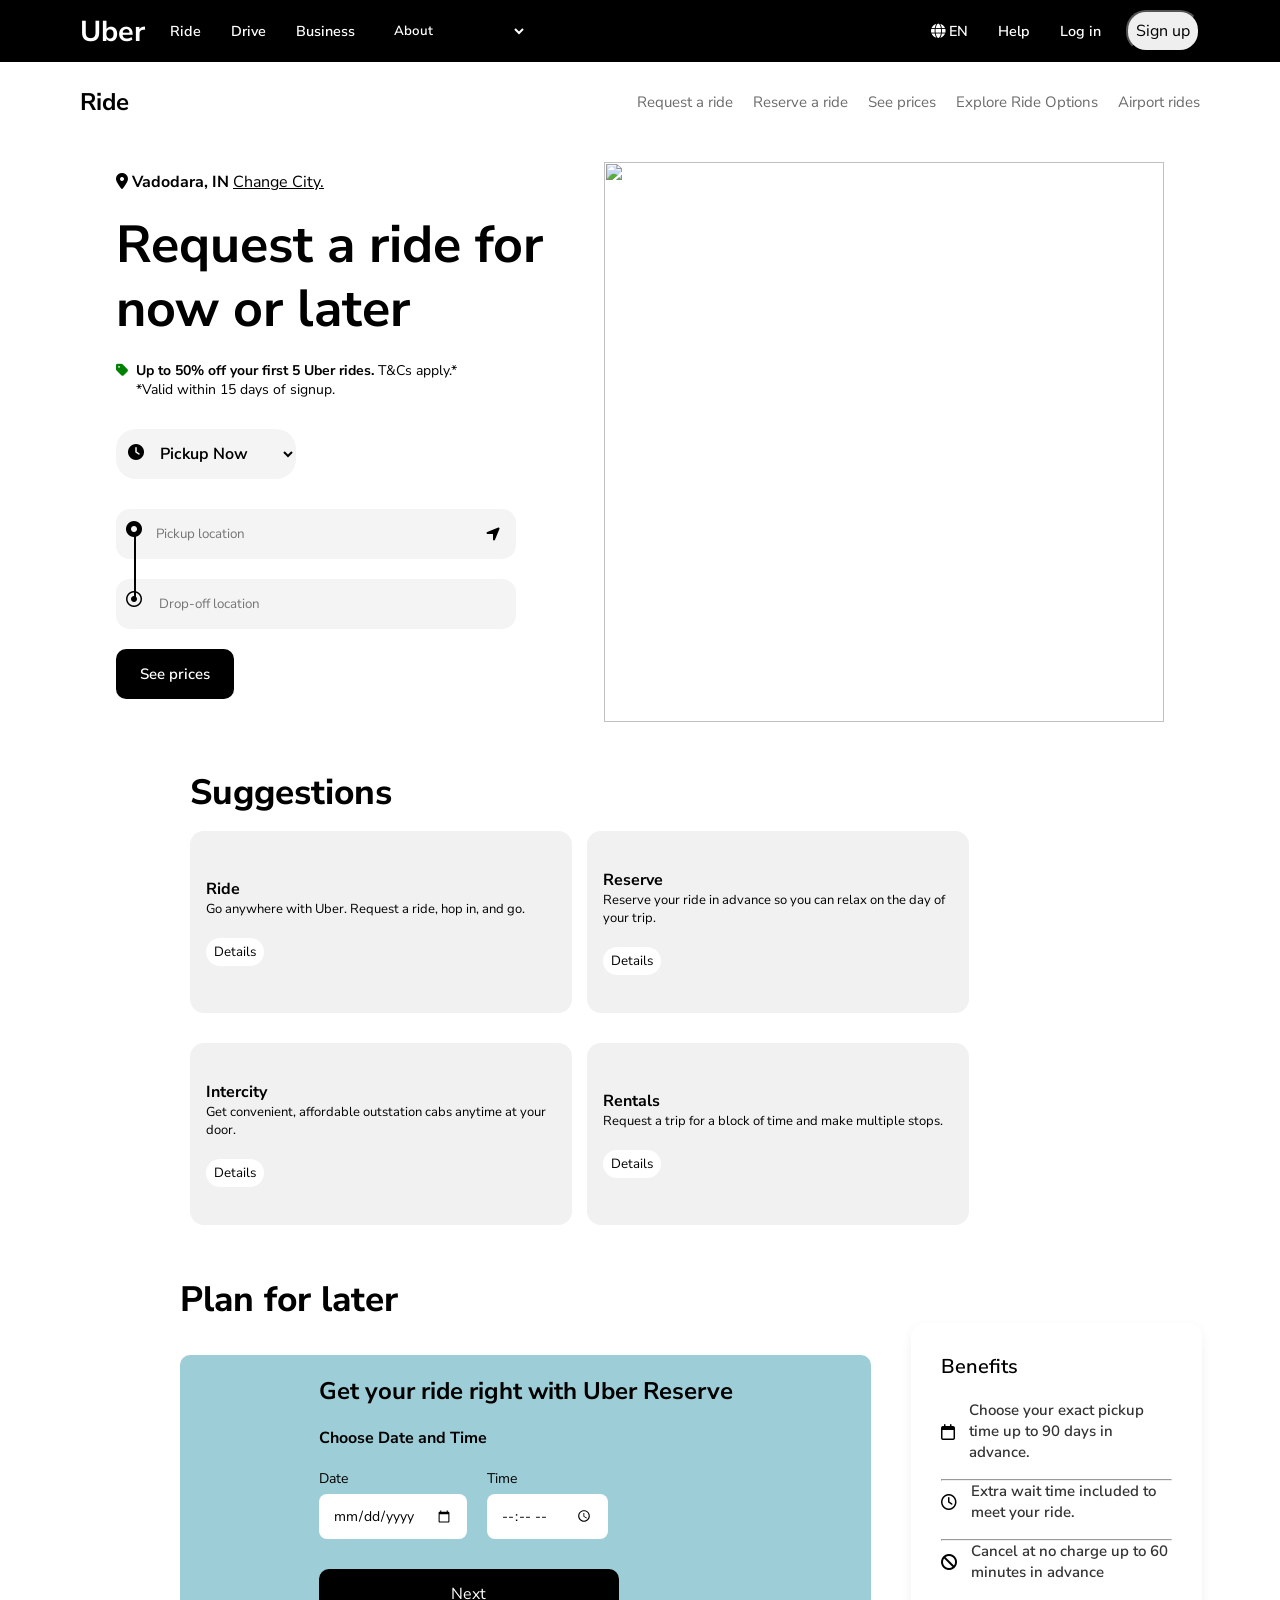
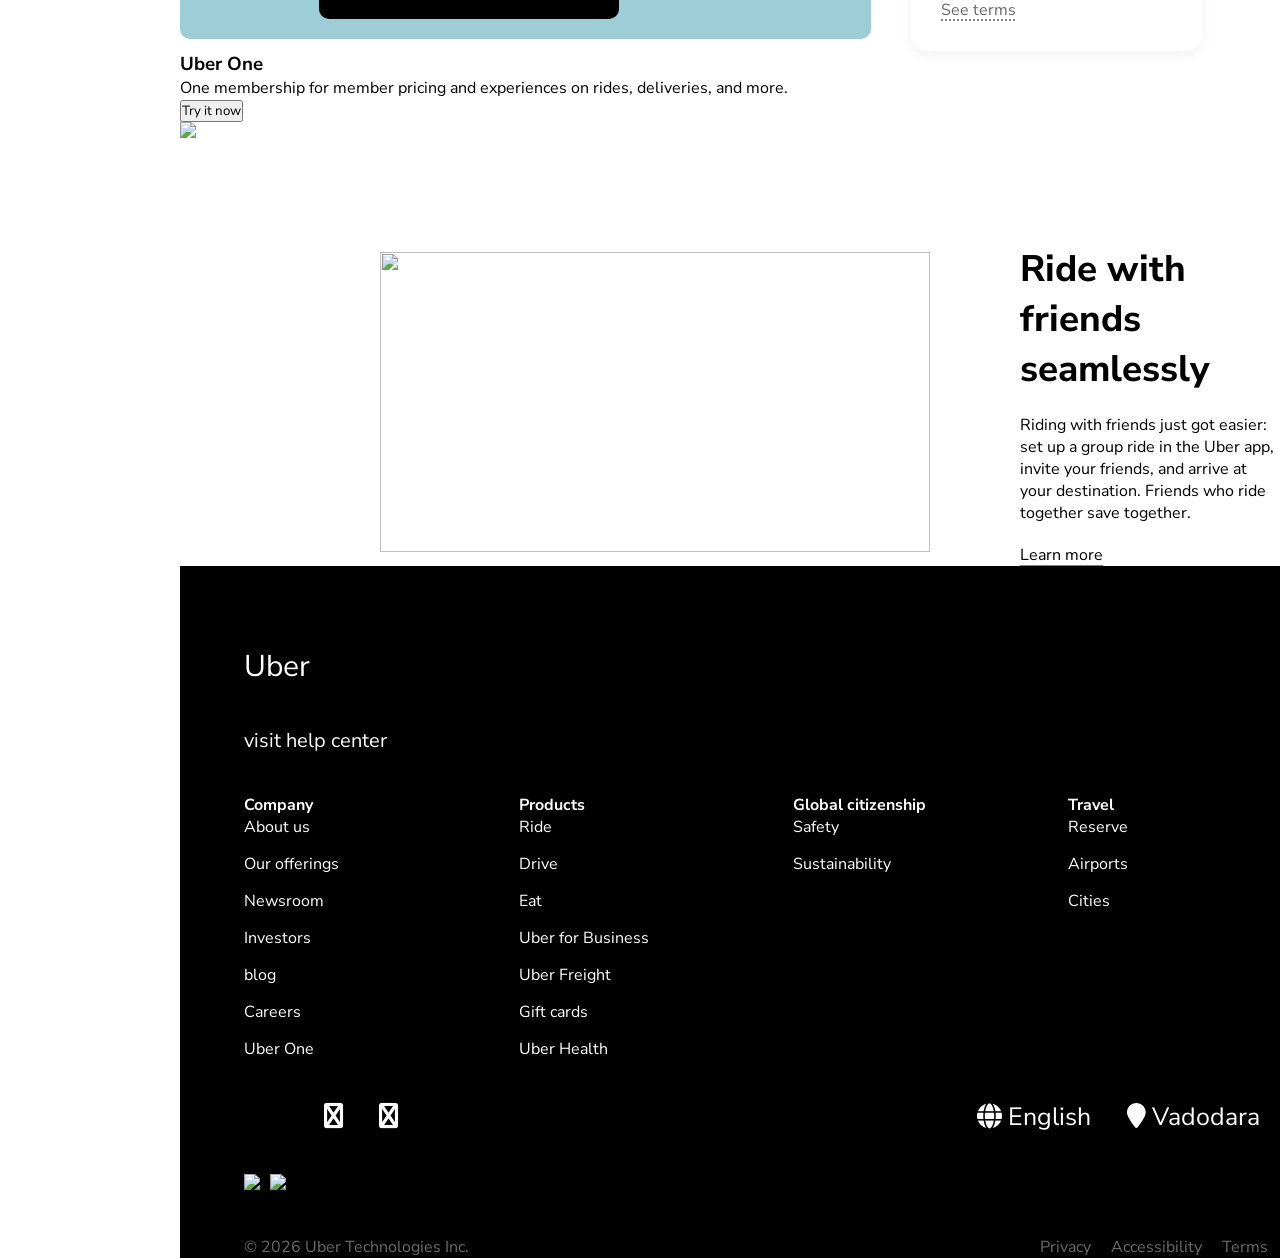
==== index.html @ d16fc316 "HELLO" ====
<!DOCTYPE html>
<html lang="en">
<head>
  <meta charset="UTF-8">
  <meta name="viewport" content="width=device-width>, initial-scale=1.0">
  <title>Document</title>
  <link rel="stylesheet" href="uber.css">
  <link rel="stylesheet" href="https://cdnjs.cloudflare.com/ajax/libs/font-awesome/6.5.1/css/all.min.css">
</head>
<body>
  <header>
<div id="header-left">
  <h1>
Uber
  </h1>
  <ul>
    <li><a href="">Ride</a></li>
    <li><a href="">Drive</a></li>
    <li><a href="">Business</a></li>
    </ul>
    <div class="select"><select class="more-select"><div class="options">
      <option>About</option>
      <option>About us</option>
      <option>Our offerings</option>
      <option>How Uber works</option>
      <option>Sustainability</option>
      <option>Explore</option>
      <option>Newsroom</option>
      <option>Investor relations</option>
      <option>Autonomous</option>
      <option>Blog</option>
      <option>Careers</option>
    </div></select></div></div>
  <div id="header-right">
    <ul>
      <li><a href=""><span><i class="fa-solid fa-globe"></i></span> EN</a></li>
      <li><a href="">Help</a></li>
      <li><a href="">Log in</a></li>
    </ul>
    <button>Sign up</button>
  </div>
  </header>
  <nav>
    <h1>Ride</h1>
    <ul>
      <li><a href="">Request a ride</a></li>
       <li><a href="">Reserve a ride</a></li>
        <li><a href="">See prices</a></li>
        <li><a href="">Explore Ride Options</a></li>
         <li><a href="">Airport rides</a></li>
    </ul>
  </nav>
  <section id="hero-section">
    <div id="hero-section-left" class="hero-box">
      <p><span><i class="fa-solid fa-location-dot"></i></span><span>  </span><b>Vadodara, IN</b>
        <span><a href=""> Change City.</a></span>
      </p>
      <h1>Request a ride for now or later</h1>
      <pre style="font-size: 14px;"><span style="color:green;"><i class="fa-solid fa-tag"></i></span><b>  Up to 50% off your first 5 Uber rides.</b> T&Cs apply.*<br>     *Valid within 15 days of signup.</pre>
        <div class="pick-select">
          <div class="pickup-hero-select">
          <span class="clock"><i class="fa-solid fa-clock"></i></span>
          <select class="pickup-select">
            <option><span class="clock"><i class="fa-solid fa-clock"></i></span>Pickup Now</option>
            <option>Schedule later</option>
          </select>
        </div>
      </div>
        <div class="hero-location">
          <div class="pickup-hero">
      <span class="pickup-sp"><i class="fa-solid fa-circle-dot"></i></span>
      <input type="text" placeholder="Pickup location"><span class="pickup-arrow"><i class="fa-solid fa-location-arrow"></i></span>
    </div>
      <div class="mid-hero">
      </div>
      <div class="dropoff-hero">
        <span class="dropoff-sp"><i class="fa-regular fa-circle-dot"></i></span>
     <input type="text" placeholder=" Drop-off location">
      </div>
  </div>
   
    <div>
    <button class="primary-button btn">See prices</button>
    </div>
    </div>
   
    <div id = "hero-section-right">
      <img src="https://cn-geo1.uber.com/image-proc/crop/resizecrop/udam/format=auto/width=1344/height=1344/srcb64=aHR0cHM6Ly90Yi1zdGF0aWMudWJlci5jb20vcHJvZC91ZGFtLWFzc2V0cy80MmEyOTE0Ny1lMDQzLTQyZjktODU0NC1lY2ZmZmUwNTMyZTkucG5n"alt="" height="560px" width="560px" >
    </div>
  </section>
  <section id="sug-section">
        <h1>Suggestions</h1>

        <div id="sub-super-box">

        <div class="sug-box">
          <div>
            <h4>Ride</h4>
            <p>Go anywhere with Uber. Request a ride, hop in, and go.</p>
            <button>Details</button>
            </div>
            <div><img src="https://mobile-content.uber.com/launch-experience/top_bar_rides_3d.png" alt=""></div>
        </div>
        <div class="sug-box">
          <div>
            <h4>Reserve</h4>
            <p>Reserve your ride in advance so you can relax on the day of your trip.</p>
            <button>Details</button>
          </div>
            <div><img src="https://mobile-content.uber.com/uber_reserve/reserve_clock.png" alt=""></div>
        </div>
        <div class="sug-box">
            <div>
              <h4>Intercity</h4>
            <p>Get convenient, affordable outstation cabs anytime at your door.</p>
            <button>Details</button>
            </div>
            <div><img src="https://mobile-content.uber.com/launch-experience/intercity.png" alt=""></div>
        </div>
        <div class="sug-box">
          <div>
            <h4>Rentals</h4>
            <p>Request a trip for a block of time and make multiple stops.</p>
            <button>Details</button>
          </div>
            <div><img src="https://mobile-content.uber.com/launch-experience/Hourly2021.png" alt=""></div>
        </div>
        </div>
        </div>
    </section>
    <section id="plan-section">
      <div id="plan-main">
        <h1>Plan for later</h1>
        <div class="bottom-main-plan">
        <div class="left-plan">
          <div class="left-sub-plan">
            <h1>Get your ride right with Uber Reserve</h1>
            <h4>Choose Date and Time</h4>
            <div class="timing">
            <div class="input-box">
              <label>Date</label>
              <input type="date">
              </div>
              <div class="input-box">
                <label>Time</label>
                <input type="time">
              </div>
              </div>
              <button class="next-btn">Next</button>
          </div>
          <div class="right-sub-plan">
            <img src="https://tb-static.uber.com/prod/udam-assets/5152cc71-a5b0-4fbd-aeb8-bee896efcd48.png" alt="">
          </div>
        </div>
        <div class="right-plan">
          <h3>Benefits</h3>
          <div class="plan-benefits">
            <i class="fa-regular fa-calendar"></i>
            <p>Choose your exact pickup time up to 90 days in advance.</p>
            <br>
          </div><hr>
          <div class="plan-benefits">
            <i class="fa-regular fa-clock"></i>
            <p>Extra wait time included to meet your ride.</p>
            <br>
          </div><hr>
          <div class="plan-benefits">
            <i class="fa-solid fa-ban"></i>
            <p>Cancel at no charge up to 60 minutes in advance</p>
          </div>
          <a href="#">See terms</a>
        </div>
      </div>
      <section id = "uber_one">
        <div id="uber_one-left">
          <h1><b>Uber One</b></h1>
          <p>One membership for member pricing and experiences on rides, deliveries, and more.</p>
          <button>Try it now</button>
        </div>
        <div id="uber_one-right">
          <img src="https://cn-geo1.uber.com/image-proc/crop/resizecrop/udam/format=auto/width=1152/height=768/srcb64=aHR0cHM6Ly90Yi1zdGF0aWMudWJlci5jb20vcHJvZC91ZGFtLWFzc2V0cy9jNjQyNWRmNC0zMTkwLTRmZTEtODY2Ni02YTVhZjJjMGEwNDkucG5n">
        </div>
    </section>
    <section id="content-section">
      <div id="img-content-left">
        <img src = "https://cn-geo1.uber.com/image-proc/crop/resizecrop/udam/format=auto/width=1152/height=648/srcb64=aHR0cHM6Ly90Yi1zdGF0aWMudWJlci5jb20vcHJvZC91ZGFtLWFzc2V0cy9mNzdhYTM4MC1hMzc4LTQ3YmYtOGI4OC1hYWJhMTU4N2VmZGQucG5n" alt="" height="300px" width="550px">
      </div>
      <div id="content-right">
        <h1>Ride with friends seamlessly</h1>
        <p>Riding with friends just got easier: set up a group ride in the Uber app, invite your friends, and arrive at your destination. Friends who ride together save together.</p>
        <a href="#">Learn more</a>
      </div>
    </section>
    <footer>
        <div class="main-footer">
            <div id="footer-logo">
                <div>
                    <p>Uber</p>
                </div>
                <a href="">visit help center</a>
            </div>
            <div id="footer-nav">
                <div class="footer-nav-box">
                    <h4>Company</h4>
                    <ul>
                        <li><a href="">About us</a></li>
                        <li><a href="">Our offerings</a></li>
                        <li><a href="">Newsroom</a></li>
                        <li><a href="">Investors</a></li>
                        <li><a href="">blog</a></li>
                        <li><a href="">Careers</a></li>
                        <li><a href="">Uber One</a></li>
                    </ul>
                </div>
                <div class="footer-nav-box">
                    <h4>Products</h4>
                    <ul>
                        <li><a href="">Ride</a></li>
                        <li><a href="">Drive</a></li>
                        <li><a href="">Eat</a></li>
                        <li><a href="">Uber for Business</a></li>
                        <li><a href="">Uber Freight</a></li>
                        <li><a href="">Gift cards</a></li>
                        <li><a href="">Uber Health</a></li>
                    </ul>
                </div>
                <div class="footer-nav-box">
                    <h4>Global citizenship</h4>
                    <ul>
                        <li><a href="">Safety</a></li>
                        <li><a href="">Sustainability</a></li>
                    </ul>
                </div>
                <div class="footer-nav-box">
                    <h4>Travel</h4>
                    <ul>
                        <li><a href="">Reserve</a></li>
                        <li><a href="">Airports</a></li>
                        <li><a href="">Cities</a></li>
                    </ul>
                </div>
            </div>
            <div id="footer-so">
                <div>
                    <ul>
                        <li><a href=""><i class="fa fa-linkedin-square" aria-hidden="true"></i> </a></li>
                        <li><a href=""><i class="fa fa-youtube-play" aria-hidden="true"></i> </a></li>
                        <li><a href=""><i class="fa fa-instagram" aria-hidden="true"></i> </a></li>
                        <li><a href=""><i class="fa fa-twitter-square" aria-hidden="true"></i></a></li>
                    </ul>
                </div>
                <div>
                    <ul>
                        <li><a href=""><i class="fa fa-globe" aria-hidden="true"></i> English</a></li>
                        <li><a href=""><i class="fa fa-map-marker" aria-hidden="true"></i> Vadodara</a></li>
                    </ul>
                </div>
            </div>
            <div id="footer-app">
                <div>
                    <img src="https://tb-static.uber.com/prod/udam-assets/07335cd8-47d5-51a0-a07b-125195eb4cea.svg">
                </div>
                <div>
                    <img src="https://tb-static.uber.com/prod/udam-assets/e723f2d5-90c4-5d3b-ad4d-c36fa5597879.svg">
                </div>
            </div>
            <div id="footer-priv">
                <p>
                    © 2026 Uber Technologies Inc.
                </p>
                <ul>
                    <li><a href="">Privacy</a></li>
                    <li><a href="">Accessibility</a></li>
                    <li><a href="">Terms</a></li>
                </ul>
            </div>
        </div>
     
    </footer>
</body>
</html>
<!-- trigger github pages -->
---- uber.css ----
@import url('https://fonts.googleapis.com/css2?family=Nunito+Sans:ital,opsz,wght@0,6..12,200..1000;1,6..12,200..1000&family=Poppins:ital,wght@0,100;0,200;0,300;0,400;0,500;0,600;0,700;0,800;0,900;1,100;1,200;1,300;1,400;1,500;1,600;1,700;1,800;1,900&display=swap');
*{
    margin:0px;
    padding: 0px;
    font-family: "Nunito Sans", sans-serif;
}
header{
    width:100vw;
    background-color:black;
    display:flex;
    justify-content:space-between;
    padding:10px 0px;
    position:sticky;
    top:0px;
    z-index:1;
    font-size: 0.9rem;
}
#header{
    display:flex;
    align-items:center;
    justify-content:center;
    gap:20px;

}
header>div>ul{
    display: flex;
    gap: 20px;
}
header>div>ul>li{
    list-style: none;

}
header>div>ul>li>a{
    text-decoration: none;
    padding: 5px;
    border-radius: 20px;
    color: #ffffff;
    font-weight: 600;
}
header>div>ul>li>a:hover{
    background-color: #333;
    transition: .5s ease;
    padding: 5px 10px;
}
select{
    text-decoration: none;
    padding: 5px 10px;
    border-radius: 20px;
    color: #ffffff;
    background-color: #000000;
    border: none;
    font-weight: 600;
}
select:hover{
    background-color: #333;
    transition: .5s ease;
    padding: 5px 10px;
}
.options{
    background-color: white;
    color: gray;
    box-shadow: #686868;

}
.options:hover{
    color: black;
    transition: .5s ease;
}

#header-left>h1{
    color: #ffffff;
}
#header-left{
    display: flex;
    align-items: center;
    justify-content: center;
    gap: 20px;
    margin-left: 80px;
}
#header-left>ul{
    display: flex;
    gap: 20px;

}
#header-right{
    display: flex;
    align-items: center;
    justify-content: center;
    gap:20px;
    margin-right: 80px;
}
#header-right>button{
    padding: 8px;
    border-radius: 20px;
    font-weight: 400;
    font-size: 1rem;
}
#header-right>button:hover{
    background-color: rgb(247, 247, 247,0.8);
    transition: .3s ease;
}
nav{
    display: flex;
    justify-content: space-between;
    padding: 10px 0px;
    height: 60px;
    align-items: center;
}
nav>h1{
    margin-left: 80px;
    font-size: 1.5rem;
}
nav>h1:hover{
    background-color: #dcdcdc;
    border-radius: 50%;
    padding: 8px 0px;
}
nav>ul{
    display: flex;
    gap: 20px;
    margin-right: 80px;
}

nav>ul>li{
    list-style: none;
}
nav>ul>li>a{
    text-decoration: none;
    color: #6B6B6B;
    font-size: 15px;
}
nav>ul>li>a:hover{
    color: #000000;
    transition: .4s ease;
}
#hero-section{
    display: flex;
    justify-content: space-between;
    width: 100vw;
    justify-content: center;
    gap: 40px;
    align-items: center;
}
.hero-box{
    width: 35%;
}
#hero-section-left{
    display: flex;
    flex-direction: column;
    gap: 20px;
}
#hero-section-left>div>div>select{
    width: 180px;
    height: 50px;
    padding-right:10px;
    padding-left: 40px;
    border-radius: 20px;
    border-style:none;
    margin-top: 10px;
    background-color:#f5f4f4;
    color: #000000;
    font-weight: 650;
    font-size: 1rem;
    border: none;
    align-items: center;
    justify-content: center;
}
#hero-section-left>div>div>select:hover{
    background-color:#e1e1e1;
    transition: .3s ease;
}
.pickup-hero-select{
    position: relative;
    top: 0px;
}
.clock{
    position: absolute;
    top: 22.5px;
    left: 12px;
    color: #000000;
}
#hero-section-left>div>div>input{
    width: 350px;
    height: 50px;
    padding-right:10px;
    padding-left: 40px;
    border-radius: 14px;
    border-style:none;
    margin-top: 10px;
    background-color:#f5f4f4;
}
.hero-location{
  position:relative;
  top:0px;
  display: flex;
  flex-direction: column;
  gap: 10px; 
}
.mid-hero{
  width:0px;
  height:65px;
  border-left:2px solid black;
  position:absolute;
  top:35px;
  left:18px;
  z-index:1;
}
.pickup-hero,.dropoff-hero{
  position:relative;
  top:0px;
}
.pickup-sp,.dropoff-sp{
  position:absolute;
  top:20px;
  left:10px;
}
.pickup-arrow{
    position:absolute;
    top:25px;
    left: 370px;
}
.btn{
    padding: 8px 24px;
    border-radius: 10px;
    border-style: none;
    font-weight: 600;
    font-size: 15px;
    margin-right: 10px;
    height: 50px;
}
.primary-button{
    background-color: #000000;
    color: #ffffff;
}
.primary-button:hover{
    background-color: #333333;
    transition: .3s ease;
}
#hero-section>div>p>span>a{
    color: #000000;
}
#hero-section>div>p>span>a:hover{
    background-color: #6B6B6B;
    border-radius:20px;
}
#hero-section>div>h1{
    font-size: 3.25rem;
    font-weight: 700;
    line-height: 64px;
}
#hero-section-right{
    margin-top: 20px;
}
#sug-section{
    margin-top: 40px;
    margin-left: 150px;
}
#sug-section>h1{
    margin-left: 40px;
    font-weight: 750;
    font-size: 2.2rem;
}
#sug-section>div{
  width:80vw;
  margin-left: 40px;
}
.sug-box{
  width:350px;
  height:150px;
  background-color:rgb(241, 241, 241);
  display:flex;
  padding:16px;
  justify-content:space-between;
  align-items:center;
  border-radius:14px;
  margin-top: 15px;
}
#sub-super-box{
  display:flex;
  flex-wrap:wrap;
  gap:15px;
}
.sug-box>div>h4{
  font-size:1;
}
.sug-box>div>p{
    font-size: 13px;
}
.sug-box>div>img{
    width: 120px;
    height:auto;
}
.sug-box>div>button{
    padding: 5px 8px;
    border-style: none;
    background-color: white;
    border-radius: 20px;
    margin-top: 20px;
}
.sug-box>div>button:hover{
    background-color: #f3f3f3;
    transition: .3s ease;
}
#plan-section{
    margin-top: 50px;
    margin-left: 180px;
}
#plan-main{
    width:90vw;
    margin:auto;
}
#plan-main>h1{
    font-weight: 750;
    font-size: 2.2rem;
}
.bottom-main-plan{
    display:flex;
    align-items:center;
    gap:40px;
}
.left-plan{
    display:flex;
    width:60%;
    background-color:#9dcdd6;
    border-radius:10px;
    margin-top: 20px;
}
.left-sub-plan{
    margin:auto;
    padding:20px;
    display:flex;
    flex-direction:column;
    gap:20px;
}
.timing{
    display:flex;
    gap:20px;
}
.input-box{
    display:flex;
    flex-direction:column;
    gap:6px;
}
.input-box label{
    font-size:14px;
    color:#000;
}
.input-box input{
    padding:12px 14px;
    border-radius:8px;
    border:none;
    font-size:14px;
}
.next-btn{
    margin-top:10px;
    padding:14px;
    width:300px;
    border-radius:10px;
    background:#000;
    color:#fff;
    font-size:16px;
    border:none;
}
.next-btn:hover{
    background:#111;
}
.right-plan {
  width: 20%;
  height: 50%;
  background: #fff;
  border-radius: 14px;
  padding: 30px;
  box-shadow: 0 4px 12px rgba(0, 0, 0, 0.06);
}

.right-plan h3 {
  font-size: 20px;
  font-weight: 600;
  margin-bottom: 20px;
  color: #000;
}

.plan-benefits {
  display: flex;
  gap: 14px;
  margin-bottom: 16px;
  justify-content: center;
  align-items: center;
}
.plan-benefits p{
  font-size: 15px;
  line-height: 1.4;
  color: #333;
  font-weight: 600;
}

.right-plan a {
  font-size: 16px;
  color: #686868;
  text-decoration: underline dotted;
  text-underline-offset: 5px;
}
#content-section{
    margin-top: 100px;
    margin-left: 200px;
    display: flex;
    width: 70vw;
    justify-content: center;
    gap: 40px;
    align-items: center;
    justify-content: space-around;
    gap: 90px;
}
#content-section>div>h1{
    margin-bottom: 20px;
    font-size: 2.3rem;
    font-weight: 750;
}
#content-section>div>p{
    margin-bottom: 20px;
}
#content-section>div>a{
    color: #000000;
    text-decoration: none;
    text-decoration: underline gray;
    text-underline-offset: 5px;
}
#content-section>div>a:hover{
    text-decoration: underline #000000;
    transition: .4s ease-in-out;
}
footer{
    background-color: #000000;
    display: flex;
    justify-content: center;
}
.main-footer{
    width:80vw;
    display: flex;
    flex-direction: column;
    margin-top: 80px;
    gap: 40px;
}
#footer-logo{
    display:flex;
    flex-direction: column;
    gap:40px;
}
#footer-logo p{
    color: #ffffff;
    font-weight:400px;
    font-size: 30px;
}
#footer-logo a{
    text-decoration: none;
    color: #ffffff;
    font-size: 20px;

}
#footer-nav{
    display:flex;
    justify-content: space-between;
    flex-wrap: wrap;
    gap:40px;
    width: 80vw;
}
.footer-nav-box{
    width: 200px;
    gap:15px;
}
#footer-nav a{
    text-decoration: none;
    color:#ffffff;
}
#footer-nav a:hover{
    color: #dcdcdc;
    transition: a .3s ease;
}
#footer-nav ul>li{
    list-style: none;
}
#footer-nav ul{
    display: flex;
    flex-direction:column ;
    gap: 15px;
}
#footer-so {
    display: flex;
    justify-content: space-between;
    font-size: 15px;
}
#footer-so ul{
    display: flex;
    gap:20px;
}
#footer-so a{
    text-decoration: none;
    color: #ffffff;
    font-size: 25px;
    padding: 5px 8px;
    border-radius: 10px;
}
#footer-so a:hover{
    background-color: #6b6b6b53;
    
}
.footer-nav-box h4{
    color: #ffffff;
    flex-direction: column;
    gap:15px;
}
#footer-app{
    display: flex;
    gap:10px;
}
#footer-app img{
    width: 200px;
}

#footer-priv{
    display: flex;
    justify-content: space-between;
}
#footer-priv p{
    color: #6B6B6B;
}
#footer-priv ul{
    display: flex;
    gap: 20px;
}
#footer-priv  a{
    text-decoration: none;
    color: #6B6B6B;
}

#footer-priv a:hover{
    color: white;
    transition: .3s ease;
}
@media screen and (max-width:1134px){
    #header-left>ul{
        display: none;
    }
    #header-right>ul{
        display: none;
    }
    nav>ul{
        display: none;
    }
    #hero-section-left>img{
        display: none;
    }

    #hero-section{
        flex-direction: column;
    }
}
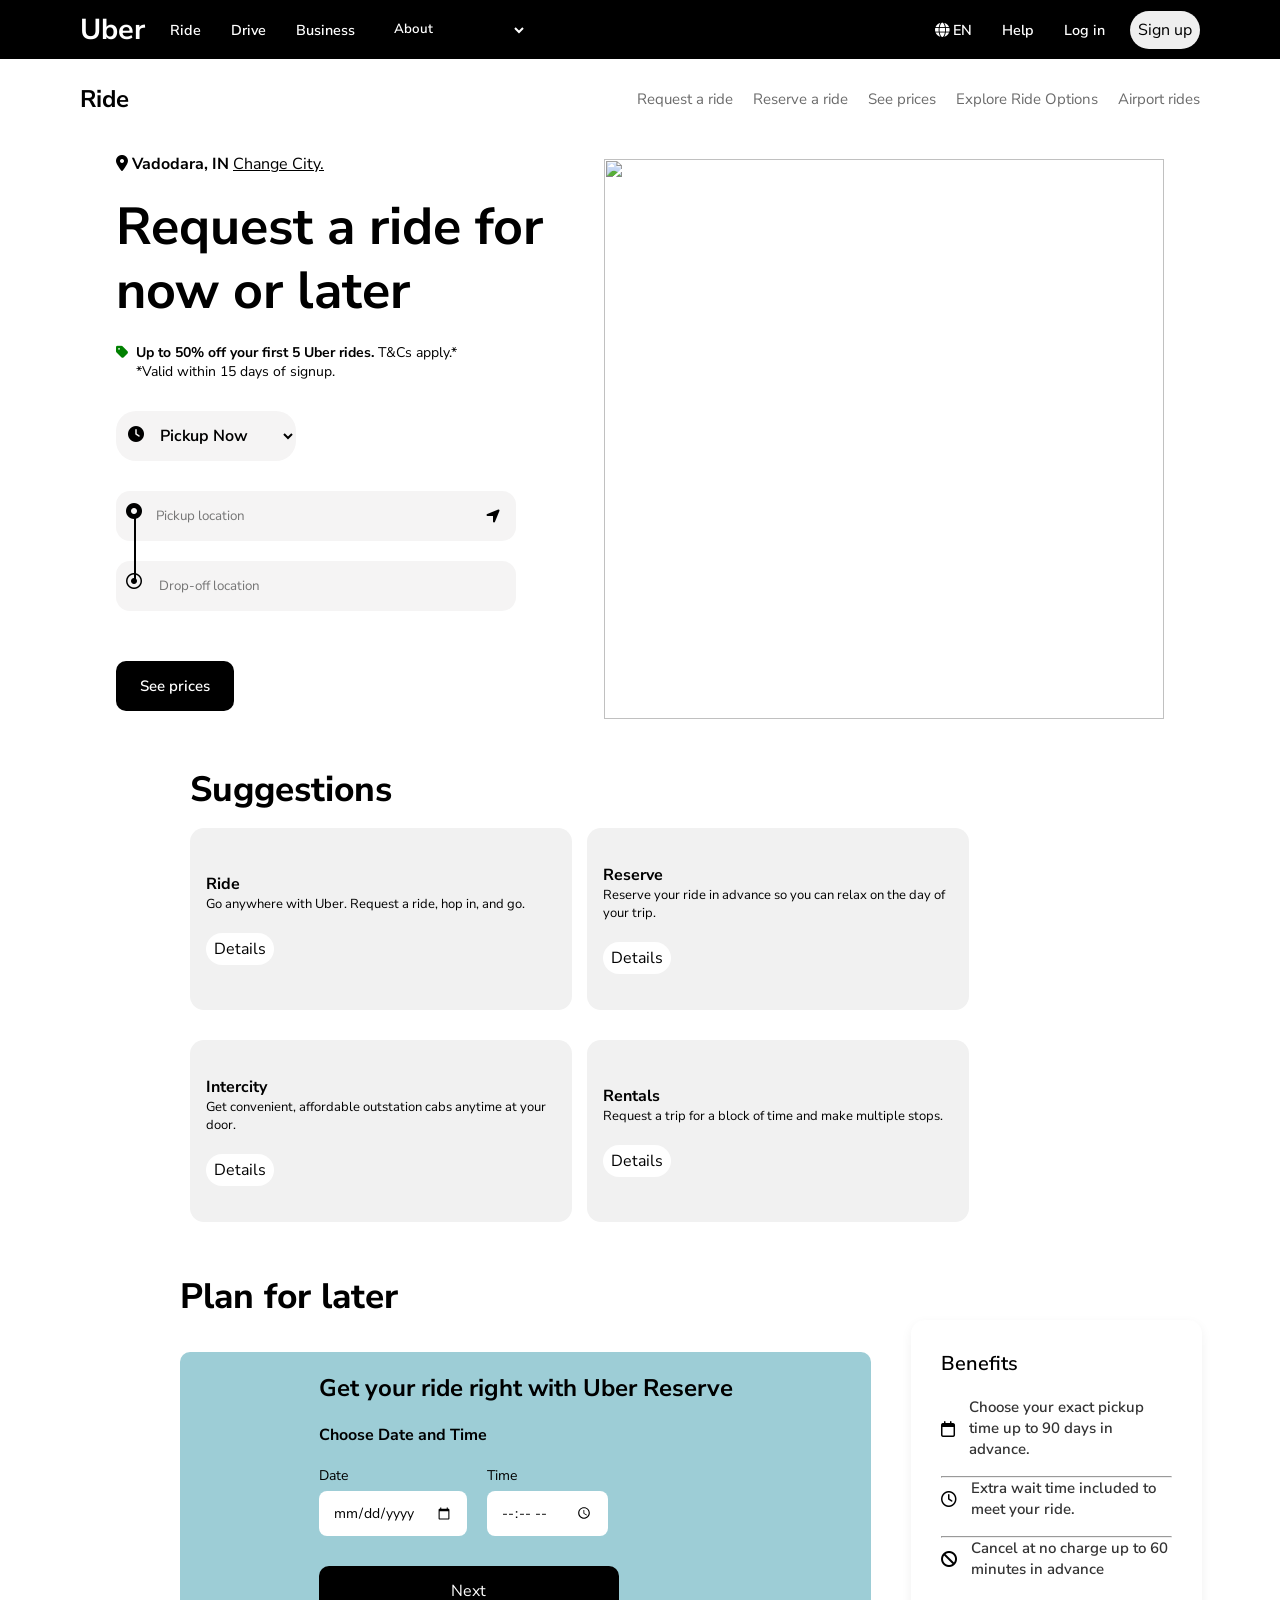
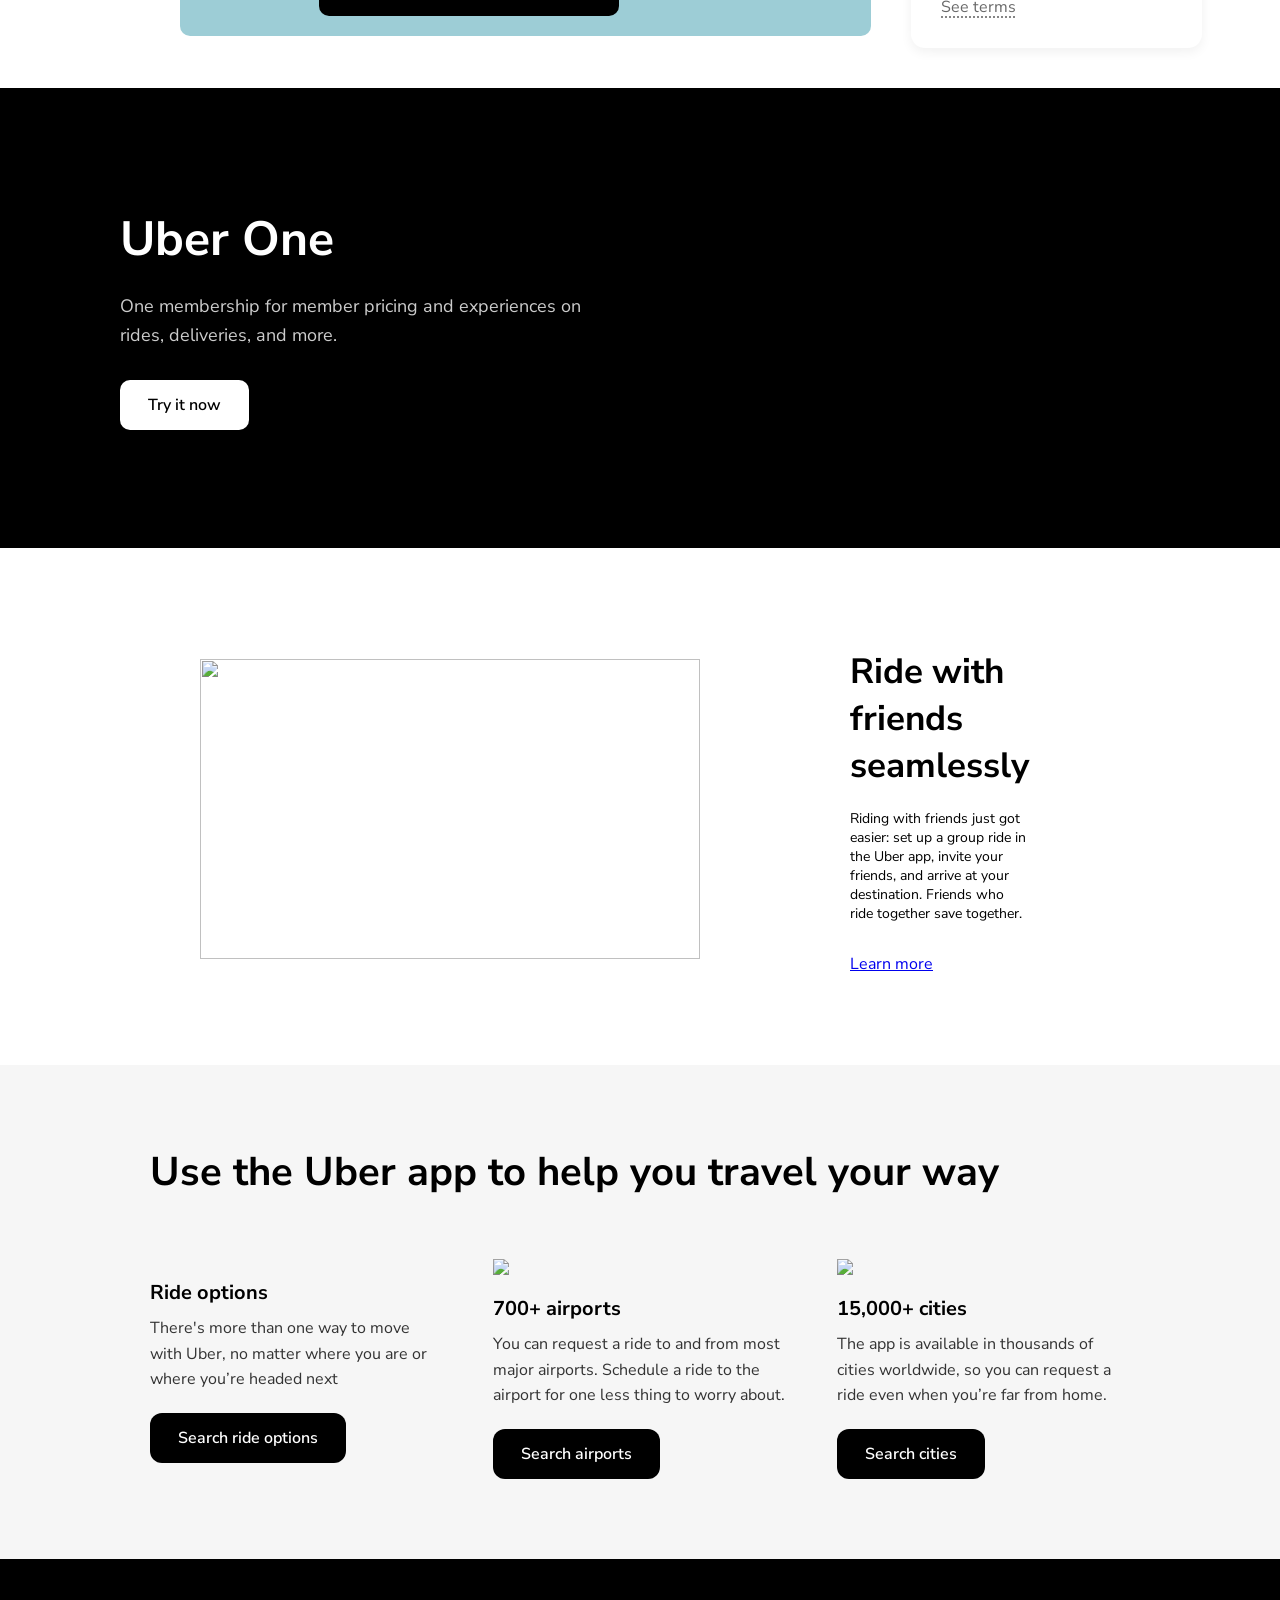
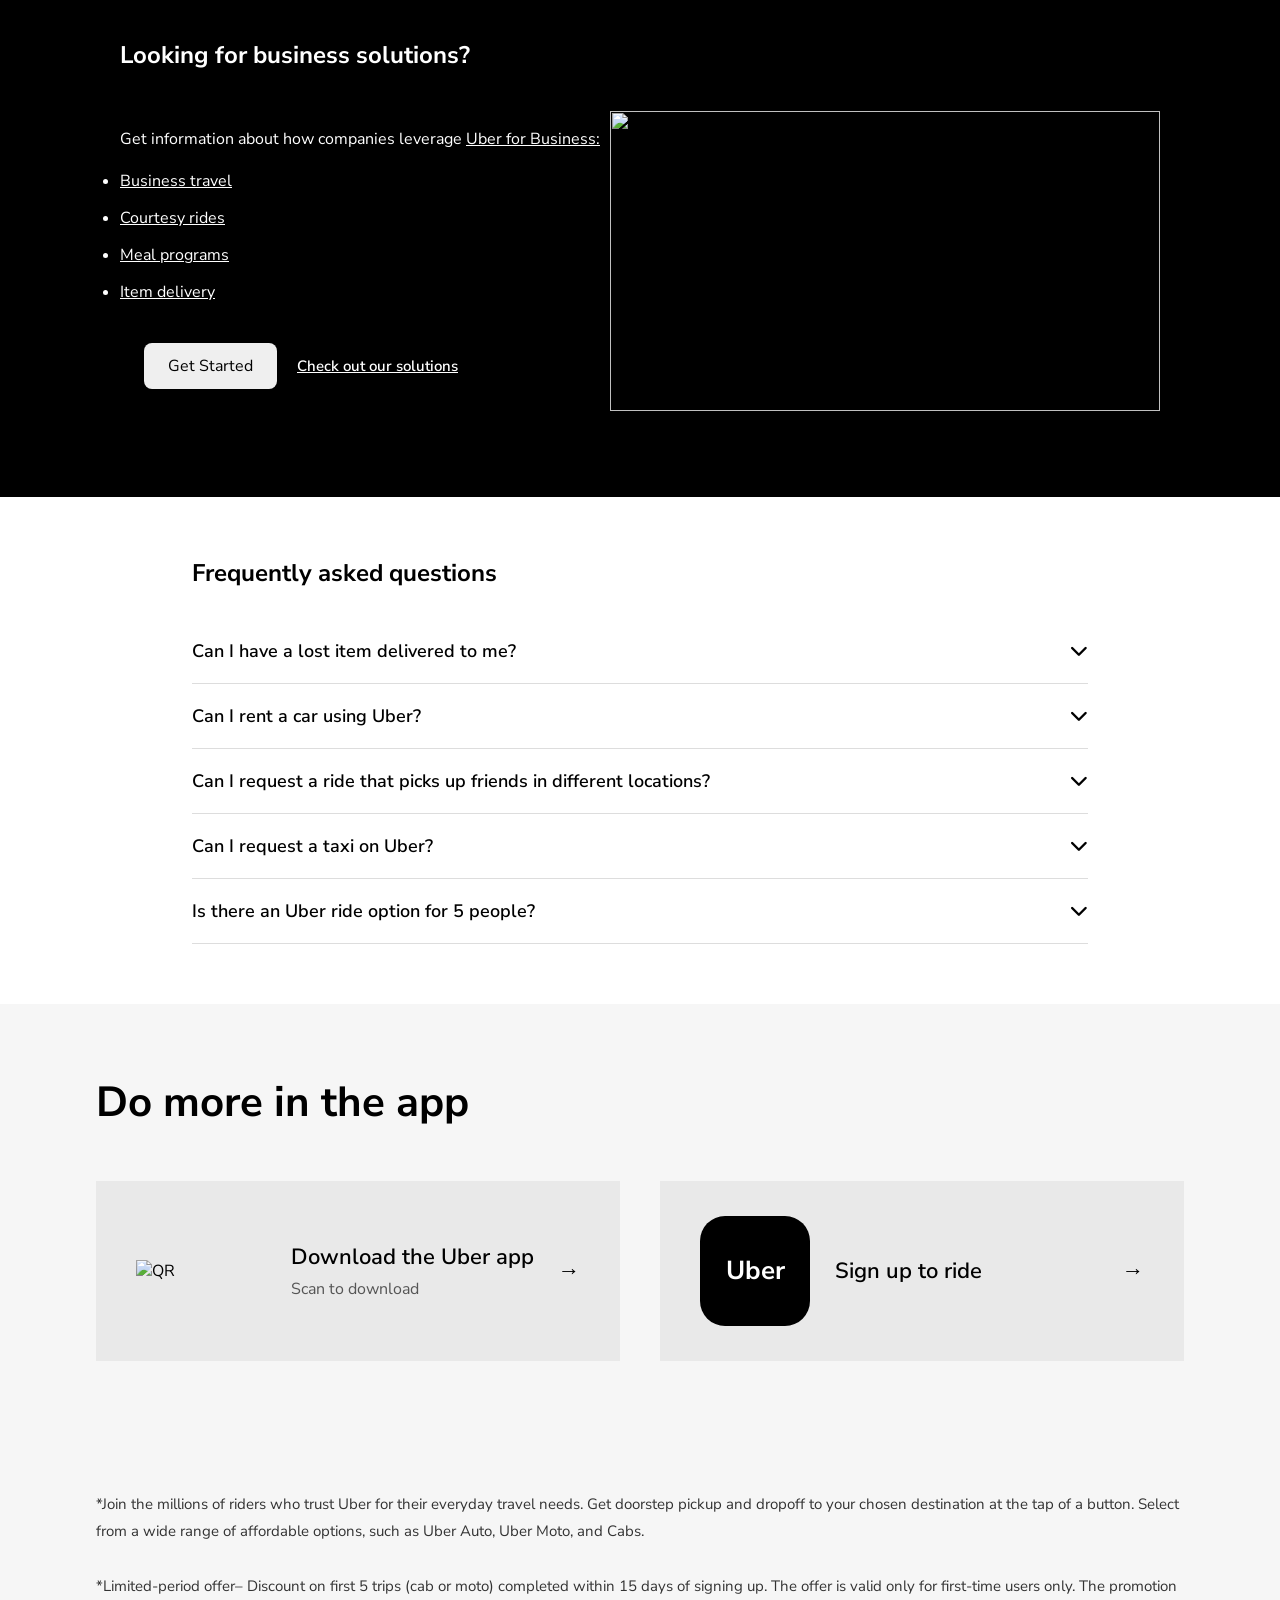
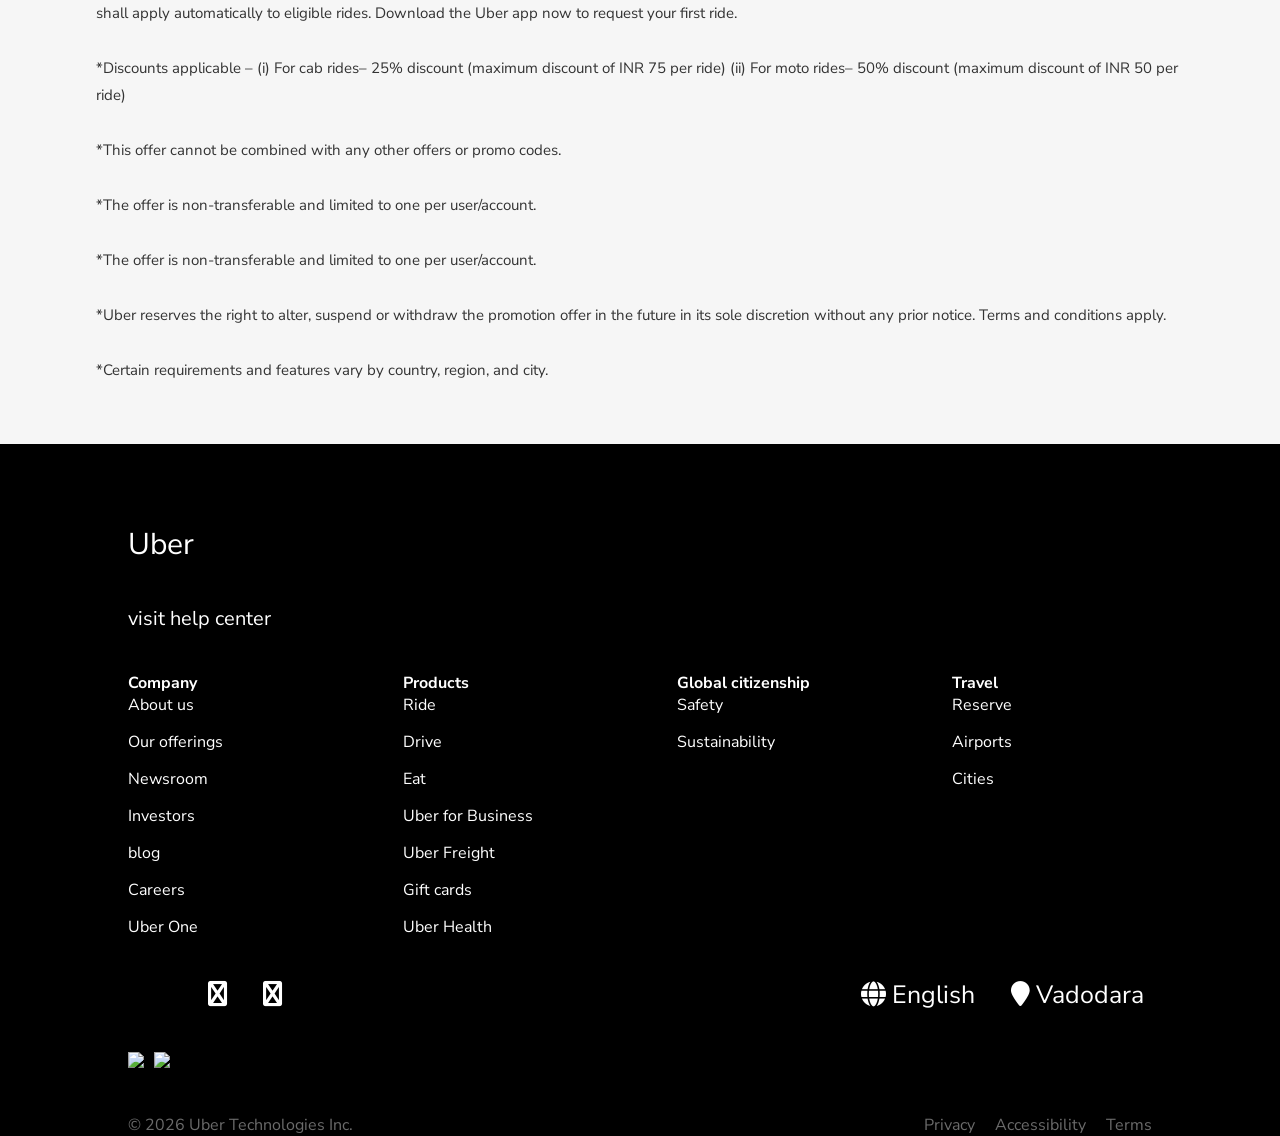
==== commit c80a0c29: "describe update" ====
--- a/index.html
+++ b/index.html
@@ -137,15 +137,15 @@
             <h1>Get your ride right with Uber Reserve</h1>
             <h4>Choose Date and Time</h4>
             <div class="timing">
-            <div class="input-box">
-              <label>Date</label>
-              <input type="date">
+              <div class="input-box">
+                <label>Date</label>
+                <input type="date">
               </div>
               <div class="input-box">
                 <label>Time</label>
                 <input type="time">
               </div>
-              </div>
+            </div>
               <button class="next-btn">Next</button>
           </div>
           <div class="right-sub-plan">
@@ -171,24 +171,188 @@
           <a href="#">See terms</a>
         </div>
       </div>
-      <section id = "uber_one">
-        <div id="uber_one-left">
-          <h1><b>Uber One</b></h1>
-          <p>One membership for member pricing and experiences on rides, deliveries, and more.</p>
-          <button>Try it now</button>
-        </div>
-        <div id="uber_one-right">
-          <img src="https://cn-geo1.uber.com/image-proc/crop/resizecrop/udam/format=auto/width=1152/height=768/srcb64=aHR0cHM6Ly90Yi1zdGF0aWMudWJlci5jb20vcHJvZC91ZGFtLWFzc2V0cy9jNjQyNWRmNC0zMTkwLTRmZTEtODY2Ni02YTVhZjJjMGEwNDkucG5n">
-        </div>
-    </section>
-    <section id="content-section">
-      <div id="img-content-left">
-        <img src = "https://cn-geo1.uber.com/image-proc/crop/resizecrop/udam/format=auto/width=1152/height=648/srcb64=aHR0cHM6Ly90Yi1zdGF0aWMudWJlci5jb20vcHJvZC91ZGFtLWFzc2V0cy9mNzdhYTM4MC1hMzc4LTQ3YmYtOGI4OC1hYWJhMTU4N2VmZGQucG5n" alt="" height="300px" width="550px">
-      </div>
-      <div id="content-right">
-        <h1>Ride with friends seamlessly</h1>
-        <p>Riding with friends just got easier: set up a group ride in the Uber app, invite your friends, and arrive at your destination. Friends who ride together save together.</p>
+    </section>
+    <section>
+      <div id="uber-one">
+        <div id="left">
+        <h1>Uber One</h1>
+        <p>One membership for member pricing and experiences on rides, deliveries, and more.</p>
+        <button>Try it now</button>
+        </div>
+       <div id="right">
+        <img src="https://cn-geo1.uber.com/image-proc/crop/resizecrop/udam/format=auto/width=1152/height=768/srcb64=aHR0cHM6Ly90Yi1zdGF0aWMudWJlci5jb20vcHJvZC91ZGFtLWFzc2V0cy9jNjQyNWRmNC0zMTkwLTRmZTEtODY2Ni02YTVhZjJjMGEwNDkucG5n" alt="">
+       </div>
+      </div>
+    </section>
+    <section>
+      <div class="brian">
+        <div class="brian-left">
+          <img src="https://cn-geo1.uber.com/image-proc/crop/resizecrop/udam/format=auto/width=1152/height=648/srcb64=aHR0cHM6Ly90Yi1zdGF0aWMudWJlci5jb20vcHJvZC91ZGFtLWFzc2V0cy9mNzdhYTM4MC1hMzc4LTQ3YmYtOGI4OC1hYWJhMTU4N2VmZGQucG5n" alt="">
+        </div>
+        <div class="brian-right">
+          <h1>Ride with friends seamlessly</h1>
+          <p>Riding with friends just got easier: set up a group ride in the Uber app, invite your friends, and arrive at your destination. Friends who ride together save together.</p>
+          <a href="#">Learn more</a>
+        </div>
+      </div>
+    </section>
+    <section>
+      <div class="travel">
+        <h1>Use the Uber app to help you travel your way</h1>
+        <div class="photu">
+          <div class="photu1">
+            <img src="https://cn-geo1.uber.com/image-proc/crop/resizecrop/udam/format=auto/width=768/height=768/srcb64=aHR0cHM6Ly90Yi1zdGF0aWMudWJlci5jb20vcHJvZC91ZGFtLWFzc2V0cy81NGY2MDE2MS1jZjZiLTQ0MDEtYTMwOS04YmIxOTZjMDAxNGMuanBn" alt="">
+            <h4>Ride options</h4>
+            <p>There's more than one way to move with Uber, no matter where you are or where you’re headed next</p>
+            <button>Search ride options</button>
+          </div>
+          <div class="photu1">
+            <img src="https://cn-geo1.uber.com/image-proc/crop/resizecrop/udam/format=auto/width=768/height=768/srcb64=aHR0cHM6Ly90Yi1zdGF0aWMudWJlci5jb20vcHJvZC91ZGFtLWFzc2V0cy9mOWJhMjdjNC02NjVjLTRjY2EtODE2MS05ZTNmODdmNDk5OTQucG5n">
+            <h4>700+ airports</h4>
+            <p>You can request a ride to and from most major airports. Schedule a ride to the airport for one less thing to worry about.</p>
+            <button>Search airports</button>
+          </div>
+          <div class="photu1">
+            <img src="https://cn-geo1.uber.com/image-proc/crop/resizecrop/udam/format=auto/width=768/height=768/srcb64=aHR0cHM6Ly90Yi1zdGF0aWMudWJlci5jb20vcHJvZC91ZGFtLWFzc2V0cy9iOGMzOWRlMC02ZTEzLTQ4NWItYmE0NS02NjUxMTE3MGM2MmEuanBn">
+            <h4>15,000+ cities</h4>
+            <p>The app is available in thousands of cities worldwide, so you can request a ride even when you’re far from home.</p>
+            <button>Search cities</button>
+          </div>
+        </div>
+      </div>
+    </section>
+    <section>
+      <div class="business">
+        <h1>Looking for business solutions?</h1>
+        <div class="business1">
+          <div class="left1">
+            <p>Get information about how companies leverage <a href="#">Uber for Business:</a></p>
+            <ul>
+              <li><a href="#">Business travel</a></li>
+              <li><a href="#">Courtesy rides</a></li>
+              <li><a href="#">Meal programs</a></li>
+              <li><a href="#">Item delivery</a></li>
+            </ul>
+            <div class="btn">
+              <button>Get Started</button>
+              <a href="#">Check out our solutions</a>
+            </div>
+          </div>
+          <div class="right1">
+            <img src="https://cn-geo1.uber.com/image-proc/crop/resizecrop/udam/format=auto/width=1152/height=648/srcb64=aHR0cHM6Ly90Yi1zdGF0aWMudWJlci5jb20vcHJvZC91ZGFtLWFzc2V0cy9kNjQ4ZjViNi1iYjVmLTQ1MGUtODczMy05MGFlZmVjYmQwOWUuanBn">
+          </div>
+        </div>
+      </div>
+    </section>
+    <section class="faq">
+      <h1>Frequently asked questions</h1>
+      <details>
+        <summary>Can I have a lost item delivered to me?
+        <i class="fa-solid fa-chevron-down icon"></i>
+        </summary>
+        <p>
+          The Uber app helps provide a delivery solution that can save you a trip across town.
+          Just choose Package in the Uber app.
+        </p>
+        <a href="#">Get details</a>
+      </details>
+      <details>
+        <summary>
+          Can I rent a car using Uber?
+          <i class="fa-solid fa-chevron-down icon"></i>
+        </summary>
+        <p>
+          Yes. <a href="#">Find out more </a>about how car rentals work.
+        </p>
+      </details>
+      <details>
+        <summary>
+          Can I request a ride that picks up friends in different locations?
+          <i class="fa-solid fa-chevron-down icon"></i>
+        </summary>
+        <p>
+          Yes. Set up a group ride in the Uber app, invite your friends, and arrive at your destination together.
+        </p>
         <a href="#">Learn more</a>
+      </details>
+      <details>
+        <summary>
+          Can I request a taxi on Uber?
+          <i class="fa-solid fa-chevron-down icon"></i>
+        </summary>
+        <p>
+          Uber makes it easy to get a taxi nearby in the cities where Uber Taxi is available. There’s no need to find a cab stand, hail a cab on the street, or even call the local cab company. Instead, you can use the Uber app or website to request a taxi in just a few taps or clicks.
+        </p>
+        <a href="#">Learn about requesting a taxi</a>
+      </details>
+      <details>
+        <summary>
+          Is there an Uber ride option for 5 people?
+          <i class="fa-solid fa-chevron-down icon"></i>
+        </summary>
+        <p>Request UberXL for a van or SUV that fits up to 6 people at an affordable price. It’s perfect for a family trip or a ride to the airport.</p>
+        <a href="#">Get details about UberXL</a>
+      </details>
+    </section>
+    <section class="app-section">
+      <div class="container">
+        <h1>Do more in the app</h1>
+        <div class="app-row">
+      <!-- Card 1 -->
+          <div class="app-card">
+            <div class="card-content">
+              <img src="https://cn-geo1.uber.com/image-proc/crop/resizecrop/udam/format=auto/width=2304/height=2304/srcb64=aHR0cHM6Ly90Yi1zdGF0aWMudWJlci5jb20vcHJvZC91ZGFtLWFzc2V0cy9hNTk5ODZhZC0wZDlmLTQzOTYtODUzOS0zODliY2U5N2Y1NzkucG5n" alt="QR">
+              <div class="text">
+                <h3>Download the Uber app</h3>
+                <p>Scan to download</p>
+              </div>
+            </div>
+            <span class="arrow">→</span>
+          </div>
+      <!-- Card 2 -->
+          <div class="app-card">
+            <div class="card-content">
+              <div class="uber-logo">Uber</div>
+              <div class="text">
+                <h3>Sign up to ride</h3>
+              </div>
+            </div>
+            <span class="arrow">→</span>
+          </div>
+        </div>
+      </div>
+    </section>
+    <section class="promo-section">
+      <div class="promo-container">
+        <p>
+          *Join the millions of riders who trust Uber for their everyday travel needs.
+          Get doorstep pickup and dropoff to your chosen destination at the tap of a button.
+          Select from a wide range of affordable options, such as Uber Auto, Uber Moto, and Cabs.
+        </p>
+        <p>
+          *Limited-period offer– Discount on first 5 trips (cab or moto) completed within 15 days of signing up.
+          The offer is valid only for first-time users only. The promotion shall apply automatically to eligible rides.
+          Download the Uber app now to request your first ride.
+        </p>
+        <p>
+          *Discounts applicable – (i) For cab rides– 25% discount (maximum discount of INR 75 per ride)
+          (ii) For moto rides– 50% discount (maximum discount of INR 50 per ride)
+        </p>
+        <p>
+          *This offer cannot be combined with any other offers or promo codes.
+        </p>
+        <p>
+          *The offer is non-transferable and limited to one per user/account.
+        </p>
+        <p>
+          *The offer is non-transferable and limited to one per user/account.
+        </p>
+        <p>
+          *Uber reserves the right to alter, suspend or withdraw the promotion offer in the future in its sole discretion without any prior notice. Terms and conditions apply.
+        </p>
+        <p class="last-line">
+          *Certain requirements and features vary by country, region, and city.
+        </p>
       </div>
     </section>
     <footer>
--- a/uber.css
+++ b/uber.css
@@ -400,34 +400,311 @@
   text-decoration: underline dotted;
   text-underline-offset: 5px;
 }
-#content-section{
-    margin-top: 100px;
-    margin-left: 200px;
-    display: flex;
-    width: 70vw;
+#uber-one{
+    background-color:#000;
+    display:flex;
+    align-items:center;
+    justify-content:space-between;
+    padding:80px 120px;
+    min-height:300px;
+    color:white;
+    margin-top:40px;
+}
+#left{
+    max-width:500px;
+}
+#left>h1{
+    font-size:48px;
+    margin-bottom:20px;
+}
+#left>p{
+    font-size:18px;
+    line-height:1.6;
+    margin-bottom:30px;
+    color:#cccccc;
+}
+#left>button {
+    padding: 14px 28px;
+    font-size: 16px;
+    background-color: #ffffff;
+    color: #000000;
+    border: none;
+    border-radius: 10px;
+    cursor: pointer;
+    font-weight: 600;
+}
+
+#left>button:hover {
+    background-color: #e6e6e6;
+}
+
+#right>img {
+    width: 500px;
+    max-width: 100%;
+}
+.brian{
+    display:flex;
+    align-items:center;
+    justify-content:space-between;
+    gap:150px;
+    padding:90px 150px;
+    min-height:300px;
+}
+.brian-left>img{
+    height:300px;
+    width:500px;
+    margin-left:50px;
+    margin-top:10px;
+}
+.brian-right{
+    margin-top:10px;
+}
+.brian-right>h1{
+    font-size:35px;
+    margin-bottom:20px;
+     margin-right:50px;
+}
+.brian-right>p{
+    font-size:14px;
+    margin-top: 5px;
+    margin-bottom:30px;
+    margin-right:100px;
+}
+
+
+.travel {
+    background-color: #f6f6f6;
+    padding: 80px 0;
+}
+
+.travel h1 {
+    font-size: 40px;
+    margin-left: 150px;
+    margin-bottom: 60px;
+}
+
+.photu {
+    display: flex;
     justify-content: center;
-    gap: 40px;
-    align-items: center;
-    justify-content: space-around;
-    gap: 90px;
-}
-#content-section>div>h1{
+    gap: 50px;
+    padding: 0 150px;
+}
+
+.photu1 {
+    width: 350px;
+}
+
+.photu1 img {
+    width: 100%;
+    height: auto;
+    display: block;
+}
+
+.photu1 h4 {
+    font-size: 20px;
+    margin-top: 20px;
+    margin-bottom: 10px;
+}
+
+.photu1 p {
+    font-size: 16px;
+    line-height: 1.6;
+    color: #333;
     margin-bottom: 20px;
-    font-size: 2.3rem;
-    font-weight: 750;
-}
-#content-section>div>p{
-    margin-bottom: 20px;
-}
-#content-section>div>a{
-    color: #000000;
-    text-decoration: none;
-    text-decoration: underline gray;
-    text-underline-offset: 5px;
-}
-#content-section>div>a:hover{
-    text-decoration: underline #000000;
-    transition: .4s ease-in-out;
+}
+
+.photu1 button {
+    padding: 14px 28px;
+    font-size: 16px;
+    background-color: #000;
+    color: #fff;
+    border: none;
+    border-radius: 12px;
+    cursor: pointer;
+    font-weight: 600;
+}
+
+.photu1 button:hover {
+    background-color: #333;
+}
+
+.business{
+  background-color:#000;
+  color:white;
+  padding:80px 120px;
+}
+
+.business1{
+  display:flex;
+  align-items:center;
+  justify-content:space-between;
+  margin-top:40px;
+}
+
+.left1{
+  max-width:500px;
+}
+
+.left1 ul{
+  margin-top:20px;
+}
+
+.left1 li{
+  margin-bottom:15px;
+}
+
+.left1 a{
+  color:white;
+  text-decoration:underline;
+}
+
+.btn{
+  display:flex;
+  align-items:center;
+  gap:20px;
+  margin-top:30px;
+}
+
+button{
+  padding:12px 24px;
+  border:none;
+  border-radius:8px;
+  font-size:16px;
+  cursor:pointer;
+}
+
+.right1 img{
+  height:300px;
+  width:550px;
+  object-fit:cover;
+}
+.faq{
+    width: 70%;
+    margin: 60px auto;
+    font-family: Arial, sans-serif;
+}
+.faq h1{
+    margin-bottom:30px;
+}
+details{
+    border-bottom:1px solid #ddd;
+    padding:20px 0;
+}
+summary{
+    display:flex;
+    justify-content:space-between;
+    align-items:center;
+    cursor:pointer;
+    font-size:18px;
+    font-weight:600;
+}
+details p{
+    margin-top:10px;
+    color:#555;
+}
+details[open] .icon{
+    transform: rotate(180deg);
+}
+.icon{
+    transition:transform 0.3s ease;
+}
+
+.app-section {
+  background: #f6f6f6;
+  padding: 70px 0;
+}
+
+.container {
+  width: 85%;
+  margin: auto;
+}
+
+.app-section h1 {
+  font-size: 42px;
+  margin-bottom: 50px;
+}
+
+.app-row {
+  display: flex;
+  gap: 40px;
+}
+
+.app-card {
+  flex: 1;
+  background: #e9e9e9;
+  padding: 35px 40px;
+  display: flex;
+  justify-content: space-between;
+  align-items: center;
+  cursor: pointer;
+  transition: 0.3s ease;
+}
+
+.app-card:hover {
+  background: #dedede;
+}
+
+.card-content {
+  display: flex;
+  align-items: center;
+  gap: 25px;
+}
+
+.card-content img {
+  width: 130px;
+}
+
+.text h3 {
+  margin: 0;
+  font-size: 22px;
+  font-weight: 600;
+}
+
+.text p {
+  margin-top: 6px;
+  color: #555;
+  font-size: 16px;
+}
+
+.arrow {
+  font-size: 22px;
+}
+
+/* Uber Logo Box */
+.uber-logo {
+  width: 110px;
+  height: 110px;
+  background: black;
+  color: white;
+  display: flex;
+  justify-content: center;
+  align-items: center;
+  font-size: 26px;
+  font-weight: bold;
+  border-radius: 25px;
+}
+/* Promo / Writing Section */
+
+.promo-section {
+  background: #f6f6f6;   /* light grey background */
+  padding: 60px 0;       /* space top and bottom */
+}
+
+.promo-container {
+  width: 85%;
+  margin: auto;
+}
+
+.promo-container p {
+  font-size: 15px;       /* slightly small like legal text */
+  color: #333;
+  line-height: 1.8;      /* better readability */
+  margin-bottom: 28px;   /* equal spacing between all paragraphs */
+}
+
+/* Remove extra space after last paragraph */
+.promo-container p:last-child {
+  margin-bottom: 0;
 }
 footer{
     background-color: #000000;
